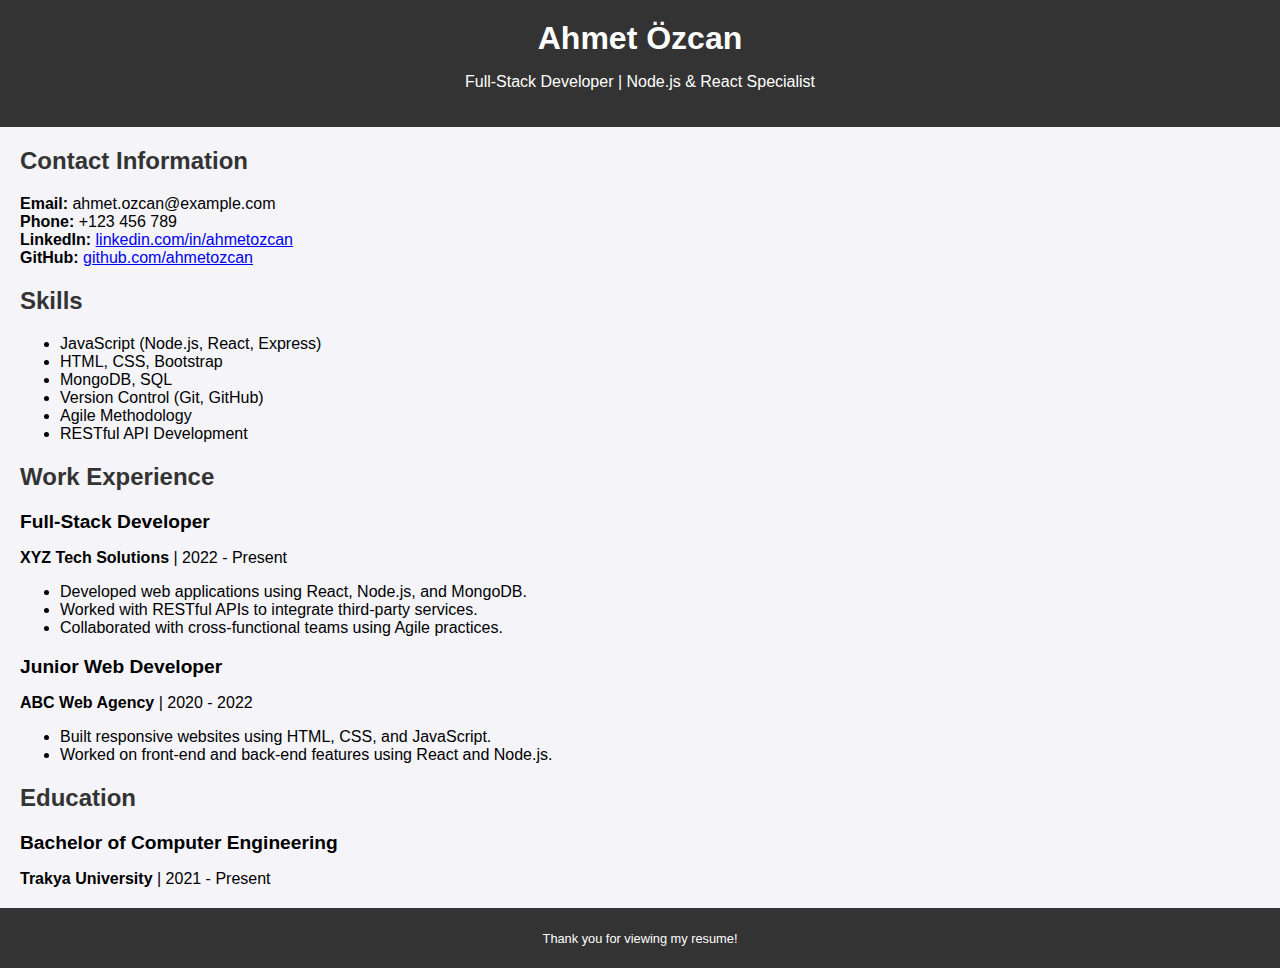
==== public/index.html @ b963538e "Add Firebase configuration and initial project files" ====
<!DOCTYPE html>
<html lang="en">
<head>
    <meta charset="UTF-8">
    <meta name="viewport" content="width=device-width, initial-scale=1.0">
    <title>My Resume</title>
    <style>
        body {
            font-family: Arial, sans-serif;
            margin: 0;
            padding: 0;
            background-color: #f4f4f9;
        }
        header {
            background-color: #333;
            color: white;
            padding: 20px;
            text-align: center;
        }
        header h1 {
            margin: 0;
        }
        section {
            margin: 20px;
        }
        .contact, .skills, .experience, .education {
            margin-bottom: 20px;
        }
        h2 {
            color: #333;
        }
        .section-title {
            font-size: 1.2em;
            margin-bottom: 5px;
        }
        .info {
            margin-bottom: 10px;
        }
        .info p {
            margin: 0;
        }
        footer {
            text-align: center;
            font-size: 0.8em;
            color: #555;
            padding: 10px;
            background-color: #333;
            color: white;
        }
    </style>
</head>
<body>

<header>
    <h1>Ahmet Özcan</h1>
    <p>Full-Stack Developer | Node.js & React Specialist</p>
</header>

<section class="contact">
    <h2>Contact Information</h2>
    <div class="info">
        <p><strong>Email:</strong> ahmet.ozcan@example.com</p>
        <p><strong>Phone:</strong> +123 456 789</p>
        <p><strong>LinkedIn:</strong> <a href="https://www.linkedin.com/in/ahmetozcan" target="_blank">linkedin.com/in/ahmetozcan</a></p>
        <p><strong>GitHub:</strong> <a href="https://github.com/ahmetozcan" target="_blank">github.com/ahmetozcan</a></p>
    </div>
</section>

<section class="skills">
    <h2>Skills</h2>
    <ul>
        <li>JavaScript (Node.js, React, Express)</li>
        <li>HTML, CSS, Bootstrap</li>
        <li>MongoDB, SQL</li>
        <li>Version Control (Git, GitHub)</li>
        <li>Agile Methodology</li>
        <li>RESTful API Development</li>
    </ul>
</section>

<section class="experience">
    <h2>Work Experience</h2>
    <div class="job">
        <h3 class="section-title">Full-Stack Developer</h3>
        <p><strong>XYZ Tech Solutions</strong> | 2022 - Present</p>
        <ul>
            <li>Developed web applications using React, Node.js, and MongoDB.</li>
            <li>Worked with RESTful APIs to integrate third-party services.</li>
            <li>Collaborated with cross-functional teams using Agile practices.</li>
        </ul>
    </div>
    <div class="job">
        <h3 class="section-title">Junior Web Developer</h3>
        <p><strong>ABC Web Agency</strong> | 2020 - 2022</p>
        <ul>
            <li>Built responsive websites using HTML, CSS, and JavaScript.</li>
            <li>Worked on front-end and back-end features using React and Node.js.</li>
        </ul>
    </div>
</section>

<section class="education">
    <h2>Education</h2>
    <div class="degree">
        <h3 class="section-title">Bachelor of Computer Engineering</h3>
        <p><strong>Trakya University</strong> | 2021 - Present</p>
    </div>
</section>

<footer>
    <p>Thank you for viewing my resume!</p>
</footer>

</body>
</html>
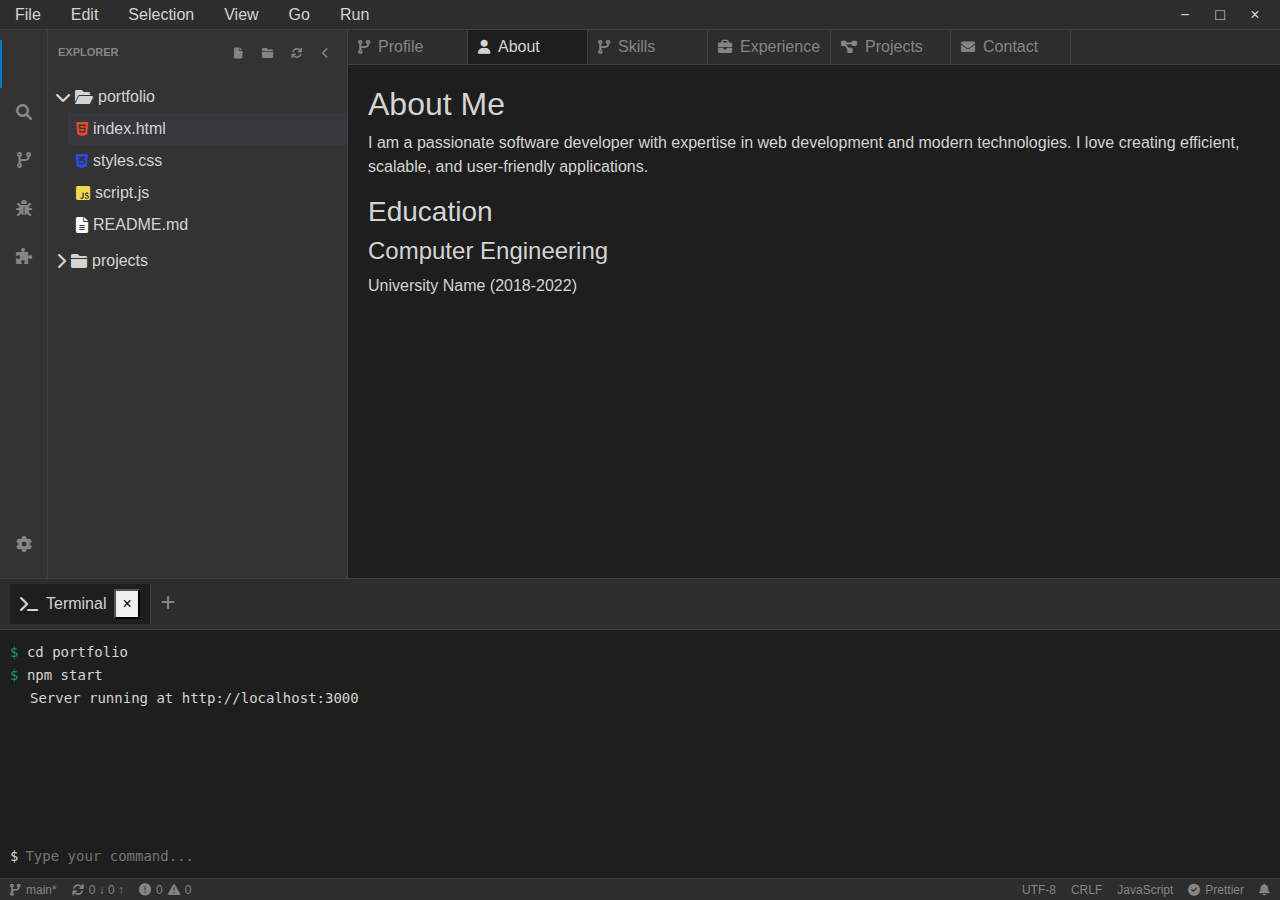
==== commit aaec8164: "Add initial CSS styles for VS Code theme and layout" ====
--- a/public/index.html
+++ b/public/index.html
@@ -3,113 +3,423 @@
 <head>
     <meta charset="UTF-8">
     <meta name="viewport" content="width=device-width, initial-scale=1.0">
-    <title>My Resume</title>
-    <style>
-        body {
-            font-family: Arial, sans-serif;
-            margin: 0;
-            padding: 0;
-            background-color: #f4f4f9;
-        }
-        header {
-            background-color: #333;
-            color: white;
-            padding: 20px;
-            text-align: center;
-        }
-        header h1 {
-            margin: 0;
-        }
-        section {
-            margin: 20px;
-        }
-        .contact, .skills, .experience, .education {
-            margin-bottom: 20px;
-        }
-        h2 {
-            color: #333;
-        }
-        .section-title {
-            font-size: 1.2em;
-            margin-bottom: 5px;
-        }
-        .info {
-            margin-bottom: 10px;
-        }
-        .info p {
-            margin: 0;
-        }
-        footer {
-            text-align: center;
-            font-size: 0.8em;
-            color: #555;
-            padding: 10px;
-            background-color: #333;
-            color: white;
-        }
-    </style>
+    <title>Ahmet Özcan - Software Developer</title>
+    <link href="https://cdn.jsdelivr.net/npm/bootstrap@5.3.0/dist/css/bootstrap.min.css" rel="stylesheet">
+    <link rel="stylesheet" href="https://cdnjs.cloudflare.com/ajax/libs/font-awesome/6.0.0/css/all.min.css">
+    <link rel="stylesheet" href="styles.css">
 </head>
 <body>
-
-<header>
-    <h1>Ahmet Özcan</h1>
-    <p>Full-Stack Developer | Node.js & React Specialist</p>
-</header>
-
-<section class="contact">
-    <h2>Contact Information</h2>
-    <div class="info">
-        <p><strong>Email:</strong> ahmet.ozcan@example.com</p>
-        <p><strong>Phone:</strong> +123 456 789</p>
-        <p><strong>LinkedIn:</strong> <a href="https://www.linkedin.com/in/ahmetozcan" target="_blank">linkedin.com/in/ahmetozcan</a></p>
-        <p><strong>GitHub:</strong> <a href="https://github.com/ahmetozcan" target="_blank">github.com/ahmetozcan</a></p>
+    <div class="ide-container">
+        <!-- VS Code Top Bar -->
+        <div class="vs-top-bar">
+            <div class="vs-menu">
+                <div class="vs-menu-item">File</div>
+                <div class="vs-menu-item">Edit</div>
+                <div class="vs-menu-item">Selection</div>
+                <div class="vs-menu-item">View</div>
+                <div class="vs-menu-item">Go</div>
+                <div class="vs-menu-item">Run</div>
+            </div>
+            <div class="vs-window-controls">
+                <button class="vs-window-btn minimize">−</button>
+                <button class="vs-window-btn maximize">□</button>
+                <button class="vs-window-btn close">×</button>
+            </div>
+        </div>
+
+        <!-- VS Code Main Content -->
+        <div class="vs-main">
+            <!-- Activity Bar -->
+            <div class="activity-bar">
+                <div class="activity-bar-item active" title="Explorer">
+                    <i class="fas fa-files-o"></i>
+                </div>
+                <div class="activity-bar-item" title="Search">
+                    <i class="fas fa-search"></i>
+                </div>
+                <div class="activity-bar-item" title="Source Control">
+                    <i class="fas fa-code-branch"></i>
+                </div>
+                <div class="activity-bar-item" title="Run and Debug">
+                    <i class="fas fa-bug"></i>
+                </div>
+                <div class="activity-bar-item" title="Extensions">
+                    <i class="fas fa-puzzle-piece"></i>
+                </div>
+                <div class="activity-bar-bottom">
+                    <div class="activity-bar-item" title="Settings">
+                        <i class="fas fa-cog"></i>
+                    </div>
+                </div>
+            </div>
+
+            <div class="d-flex flex-grow-1">
+                <!-- Sidebar with Explorer -->
+                <div class="sidebar">
+                    <div class="sidebar-header">
+                        <span>EXPLORER</span>
+                        <div class="sidebar-actions">
+                            <button class="sidebar-action" title="New File">
+                                <i class="fas fa-file"></i>
+                            </button>
+                            <button class="sidebar-action" title="New Folder">
+                                <i class="fas fa-folder"></i>
+                            </button>
+                            <button class="sidebar-action" title="Refresh">
+                                <i class="fas fa-sync"></i>
+                            </button>
+                            <button class="sidebar-action" title="Collapse">
+                                <i class="fas fa-chevron-left"></i>
+                            </button>
+                        </div>
+                    </div>
+
+                    <!-- Project Files -->
+                    <div class="explorer-files">
+                        <div class="folder open">
+                            <div class="folder-name">
+                                <i class="fas fa-chevron-down"></i>
+                                <i class="fas fa-folder-open"></i>
+                                <span>portfolio</span>
+                            </div>
+                            <div class="folder-content">
+                                <div class="file active">
+                                    <i class="fab fa-html5 html-icon"></i>
+                                    <span>index.html</span>
+                                </div>
+                                <div class="file">
+                                    <i class="fab fa-css3-alt css-icon"></i>
+                                    <span>styles.css</span>
+                                </div>
+                                <div class="file">
+                                    <i class="fab fa-js-square js-icon"></i>
+                                    <span>script.js</span>
+                                </div>
+                                <div class="file">
+                                    <i class="fas fa-file-alt md-icon"></i>
+                                    <span>README.md</span>
+                                </div>
+                            </div>
+                        </div>
+                        
+                        <!-- Projects Section -->
+                        <div class="folder">
+                            <div class="folder-name">
+                                <i class="fas fa-chevron-right"></i>
+                                <i class="fas fa-folder"></i>
+                                <span>projects</span>
+                            </div>
+                        </div>
+                    </div>
+                </div>
+
+               
+
+                <!-- Main Content -->
+                <div class="main-content">
+                    <div class="editor-tabs">
+                        <div class="tab" data-tab="profile">
+                            <i class="fas fa-code-branch"></i>
+                            <span>Profile</span>
+                        </div>
+                        <div class="tab active" data-tab="about">
+                            <i class="fas fa-user"></i>
+                            <span>About</span>
+                        </div>
+                        <div class="tab" data-tab="skills">
+                            <i class="fas fa-code-branch"></i>
+                            <span>Skills</span>
+                        </div>
+                        <div class="tab" data-tab="experience">
+                            <i class="fas fa-briefcase"></i>
+                            <span>Experience</span>
+                        </div>
+                        <div class="tab" data-tab="projects">
+                            <i class="fas fa-project-diagram"></i>
+                            <span>Projects</span>
+                        </div>
+                        <div class="tab" data-tab="contact">
+                            <i class="fas fa-envelope"></i>
+                            <span>Contact</span>
+                        </div>
+                    </div>
+
+                    <div class="editor-content">
+                        <!-- About Section -->
+                        <div class="content-section active" id="about">
+                            <h2>About Me</h2>
+                            <p>I am a passionate software developer with expertise in web development and modern technologies. I love creating efficient, scalable, and user-friendly applications.</p>
+                            <div class="education">
+                                <h3>Education</h3>
+                                <div class="timeline">
+                                    <div class="timeline-item">
+                                        <h4>Computer Engineering</h4>
+                                        <p>University Name (2018-2022)</p>
+                                    </div>
+                                </div>
+                            </div>
+                        </div>
+
+                          <!-- Skills Section -->
+                          <div class="content-section" id="profile">
+                            <h2>Ahmet Özcan</h2>
+                            <div class="skills-grid">
+                                <div class="skill-category">
+                                    <h3>Frontend</h3>
+                                    <ul>
+                                        <li>HTML5 / CSS3</li>
+                                        <li>JavaScript / TypeScript</li>
+                                        <li>React / Vue.js</li>
+                                        <li>Bootstrap / Tailwind CSS</li>
+                                    </ul>
+                                </div>
+                                <div class="skill-category">
+                                    <h3>Backend</h3>
+                                    <ul>
+                                        <li>Node.js</li>
+                                        <li>Python</li>
+                                        <li>Java</li>
+                                        <li>SQL / NoSQL</li>
+                                    </ul>
+                                </div>
+                                <div class="skill-category">
+                                    <h3>Tools</h3>
+                                    <ul>
+                                        <li>Git / GitHub</li>
+                                        <li>Docker</li>
+                                        <li>VS Code</li>
+                                        <li>Agile / Scrum</li>
+                                    </ul>
+                                </div>
+                            </div>
+                        </div>
+                        <!-- Skills Section -->
+                        <div class="content-section" id="skills">
+                            <h2>Skills</h2>
+                            <div class="skills-grid">
+                                <div class="skill-category">
+                                    <h3>Frontend</h3>
+                                    <ul>
+                                        <li>HTML5 / CSS3</li>
+                                        <li>JavaScript / TypeScript</li>
+                                        <li>React / Vue.js</li>
+                                        <li>Bootstrap / Tailwind CSS</li>
+                                    </ul>
+                                </div>
+                                <div class="skill-category">
+                                    <h3>Backend</h3>
+                                    <ul>
+                                        <li>Node.js</li>
+                                        <li>Python</li>
+                                        <li>Java</li>
+                                        <li>SQL / NoSQL</li>
+                                    </ul>
+                                </div>
+                                <div class="skill-category">
+                                    <h3>Tools</h3>
+                                    <ul>
+                                        <li>Git / GitHub</li>
+                                        <li>Docker</li>
+                                        <li>VS Code</li>
+                                        <li>Agile / Scrum</li>
+                                    </ul>
+                                </div>
+                            </div>
+                        </div>
+
+                        <!-- Experience Section -->
+                        <div class="content-section" id="experience">
+                            <h2>Experience</h2>
+                            <div class="timeline">
+                                <div class="timeline-item">
+                                    <h4>Senior Software Developer</h4>
+                                    <p class="company">Company Name (2022-Present)</p>
+                                    <ul>
+                                        <li>Led development of key features</li>
+                                        <li>Mentored junior developers</li>
+                                        <li>Implemented best practices</li>
+                                    </ul>
+                                </div>
+                                <div class="timeline-item">
+                                    <h4>Software Developer</h4>
+                                    <p class="company">Previous Company (2020-2022)</p>
+                                    <ul>
+                                        <li>Developed web applications</li>
+                                        <li>Worked with modern frameworks</li>
+                                        <li>Collaborated with team members</li>
+                                    </ul>
+                                </div>
+                            </div>
+                        </div>
+
+                        <!-- Projects Section -->
+                        <div class="content-section" id="projects">
+                            <h2>Projects</h2>
+                            <div class="projects-grid">
+                                <div class="project-card">
+                                    <div class="project-header">
+                                        <i class="fas fa-code"></i>
+                                        <h3>E-Commerce Platform</h3>
+                                    </div>
+                                    <div class="project-content">
+                                        <p>A full-stack e-commerce platform built with React and Node.js</p>
+                                        <div class="project-tech">
+                                            <span>React</span>
+                                            <span>Node.js</span>
+                                            <span>MongoDB</span>
+                                        </div>
+                                        <div class="project-links">
+                                            <a href="#" class="btn btn-outline-light btn-sm"><i class="fab fa-github"></i> View Code</a>
+                                            <a href="#" class="btn btn-outline-light btn-sm"><i class="fas fa-external-link-alt"></i> Live Demo</a>
+                                        </div>
+                                    </div>
+                                </div>
+
+                                <div class="project-card">
+                                    <div class="project-header">
+                                        <i class="fas fa-mobile-alt"></i>
+                                        <h3>Task Management App</h3>
+                                    </div>
+                                    <div class="project-content">
+                                        <p>A mobile-first task management application with real-time updates</p>
+                                        <div class="project-tech">
+                                            <span>Vue.js</span>
+                                            <span>Firebase</span>
+                                            <span>Tailwind CSS</span>
+                                        </div>
+                                        <div class="project-links">
+                                            <a href="#" class="btn btn-outline-light btn-sm"><i class="fab fa-github"></i> View Code</a>
+                                            <a href="#" class="btn btn-outline-light btn-sm"><i class="fas fa-external-link-alt"></i> Live Demo</a>
+                                        </div>
+                                    </div>
+                                </div>
+
+                                <div class="project-card">
+                                    <div class="project-header">
+                                        <i class="fas fa-chart-line"></i>
+                                        <h3>Data Analytics Dashboard</h3>
+                                    </div>
+                                    <div class="project-content">
+                                        <p>Interactive dashboard for visualizing complex data sets</p>
+                                        <div class="project-tech">
+                                            <span>D3.js</span>
+                                            <span>Python</span>
+                                            <span>Flask</span>
+                                        </div>
+                                        <div class="project-links">
+                                            <a href="#" class="btn btn-outline-light btn-sm"><i class="fab fa-github"></i> View Code</a>
+                                            <a href="#" class="btn btn-outline-light btn-sm"><i class="fas fa-external-link-alt"></i> Live Demo</a>
+                                        </div>
+                                    </div>
+                                </div>
+                            </div>
+                        </div>
+
+                        <!-- Contact Section -->
+                        <div class="content-section" id="contact">
+                            <h2>Contact Me</h2>
+                            <div class="contact-info">
+                                <div class="contact-item">
+                                    <i class="fas fa-envelope"></i>
+                                    <span>email@example.com</span>
+                                </div>
+                                <div class="contact-item">
+                                    <i class="fas fa-phone"></i>
+                                    <span>+90 555 123 4567</span>
+                                </div>
+                                <div class="contact-item">
+                                    <i class="fas fa-map-marker-alt"></i>
+                                    <span>Istanbul, Turkey</span>
+                                </div>
+                            </div>
+                            <form class="contact-form">
+                                <div class="mb-3">
+                                    <input type="text" class="form-control" placeholder="Your Name">
+                                </div>
+                                <div class="mb-3">
+                                    <input type="email" class="form-control" placeholder="Your Email">
+                                </div>
+                                <div class="mb-3">
+                                    <textarea class="form-control" rows="5" placeholder="Your Message"></textarea>
+                                </div>
+                                <button type="submit" class="btn btn-primary">Send Message</button>
+                            </form>
+                        </div>
+                    </div>
+                </div>
+            </div>
+        </div>
+
+        <!-- Terminal Panel -->
+        <div class="terminal-panel">
+            <div class="terminal-tabs">
+                <div class="terminal-tab active">
+                    <i class="fas fa-terminal"></i>
+                    <span>Terminal</span>
+                    <button class="close-tab">×</button>
+                </div>
+                <button class="new-terminal-btn">
+                    <i class="fas fa-plus"></i>
+                </button>
+            </div>
+            <div class="terminal-content">
+                <div class="terminal-output">
+                    <div class="terminal-line">
+                        <span class="prompt">$</span>
+                        <span class="command">cd portfolio</span>
+                    </div>
+                    <div class="terminal-line">
+                        <span class="prompt">$</span>
+                        <span class="command">npm start</span>
+                    </div>
+                    <div class="terminal-line output">
+                        Server running at http://localhost:3000
+                    </div>
+                </div>
+                <div class="terminal-input-line">
+                    <span class="prompt">$</span>
+                    <input type="text" class="terminal-input" placeholder="Type your command...">
+                </div>
+            </div>
+        </div>
+
+        <!-- VS Code Status Bar -->
+        <div class="vs-status-bar">
+            <div class="status-left">
+                <div class="status-item">
+                    <i class="fas fa-code-branch"></i>
+                    <span>main*</span>
+                </div>
+                <div class="status-item">
+                    <i class="fas fa-sync"></i>
+                    <span>0 ↓ 0 ↑</span>
+                </div>
+                <div class="status-item">
+                    <i class="fas fa-exclamation-circle"></i>
+                    <span>0</span>
+                    <i class="fas fa-warning"></i>
+                    <span>0</span>
+                </div>
+            </div>
+            <div class="status-right">
+                <div class="status-item">UTF-8</div>
+                <div class="status-item">CRLF</div>
+                <div class="status-item">JavaScript</div>
+                <div class="status-item">
+                    <i class="fas fa-check-circle"></i>
+                    <span>Prettier</span>
+                </div>
+                <div class="status-item">
+                    <i class="fas fa-bell"></i>
+                </div>
+            </div>
+        </div>
     </div>
-</section>
-
-<section class="skills">
-    <h2>Skills</h2>
-    <ul>
-        <li>JavaScript (Node.js, React, Express)</li>
-        <li>HTML, CSS, Bootstrap</li>
-        <li>MongoDB, SQL</li>
-        <li>Version Control (Git, GitHub)</li>
-        <li>Agile Methodology</li>
-        <li>RESTful API Development</li>
-    </ul>
-</section>
-
-<section class="experience">
-    <h2>Work Experience</h2>
-    <div class="job">
-        <h3 class="section-title">Full-Stack Developer</h3>
-        <p><strong>XYZ Tech Solutions</strong> | 2022 - Present</p>
-        <ul>
-            <li>Developed web applications using React, Node.js, and MongoDB.</li>
-            <li>Worked with RESTful APIs to integrate third-party services.</li>
-            <li>Collaborated with cross-functional teams using Agile practices.</li>
-        </ul>
-    </div>
-    <div class="job">
-        <h3 class="section-title">Junior Web Developer</h3>
-        <p><strong>ABC Web Agency</strong> | 2020 - 2022</p>
-        <ul>
-            <li>Built responsive websites using HTML, CSS, and JavaScript.</li>
-            <li>Worked on front-end and back-end features using React and Node.js.</li>
-        </ul>
-    </div>
-</section>
-
-<section class="education">
-    <h2>Education</h2>
-    <div class="degree">
-        <h3 class="section-title">Bachelor of Computer Engineering</h3>
-        <p><strong>Trakya University</strong> | 2021 - Present</p>
-    </div>
-</section>
-
-<footer>
-    <p>Thank you for viewing my resume!</p>
-</footer>
-
+
+    <!-- Bootstrap JS and Popper.js -->
+    <script src="https://cdn.jsdelivr.net/npm/@popperjs/core@2.11.6/dist/umd/popper.min.js"></script>
+    <script src="https://cdn.jsdelivr.net/npm/bootstrap@5.3.0/dist/js/bootstrap.min.js"></script>
+    <!-- Custom JS -->
+    <script src="script.js"></script>
 </body>
-</html>
+</html> --- a/public/styles.css
+++ b/public/styles.css
@@ -0,0 +1,462 @@
+/* VS Code Theme Colors */
+:root {
+    --vs-bg: #1e1e1e;
+    --vs-sidebar-bg: #333333;
+    --vs-tab-bg: #2d2d2d;
+    --vs-tab-active: #1e1e1e;
+    --vs-tab-hover: #2a2d2e;
+    --vs-text: #d4d4d4;
+    --vs-text-muted: #858585;
+    --vs-border: #404040;
+    --vs-accent: #007acc;
+    --vs-hover: #2a2d2e;
+    --vs-active: #37373d;
+    --vs-selection: #264f78;
+    --vs-scrollbar: #424242;
+    --vs-scrollbar-thumb: #686868;
+    --vs-scrollbar-thumb-hover: #7f7f7f;
+    --vs-terminal-bg: #1e1e1e;
+    --vs-terminal-text: #d4d4d4;
+    --vs-terminal-prompt: #0d9373;
+    --vs-terminal-error: #f14c4c;
+    --vs-terminal-success: #0d9373;
+    --vs-terminal-warning: #cca700;
+}
+
+/* Global Styles */
+body {
+    font-family: 'Segoe UI', Tahoma, Geneva, Verdana, sans-serif;
+    background-color: var(--vs-bg);
+    color: var(--vs-text);
+    margin: 0;
+    padding: 0;
+    height: 100vh;
+    overflow: hidden;
+}
+
+/* IDE Container */
+.ide-container {
+    display: flex;
+    flex-direction: column;
+    height: 100vh;
+}
+
+/* VS Code Top Bar */
+.vs-top-bar {
+    display: flex;
+    justify-content: space-between;
+    align-items: center;
+    background-color: var(--vs-tab-bg);
+    padding: 0 10px;
+    height: 30px;
+    border-bottom: 1px solid var(--vs-border);
+}
+
+.vs-menu {
+    display: flex;
+    gap: 20px;
+}
+
+.vs-menu-item {
+    color: var(--vs-text);
+    cursor: pointer;
+    padding: 0 5px;
+}
+
+.vs-menu-item:hover {
+    color: var(--vs-accent);
+}
+
+.vs-window-controls {
+    display: flex;
+    gap: 5px;
+}
+
+.vs-window-btn {
+    background: none;
+    border: none;
+    color: var(--vs-text);
+    width: 30px;
+    height: 30px;
+    display: flex;
+    align-items: center;
+    justify-content: center;
+    cursor: pointer;
+}
+
+.vs-window-btn:hover {
+    background-color: var(--vs-hover);
+}
+
+.vs-window-btn.close:hover {
+    background-color: #e81123;
+}
+
+/* Main Content Area */
+.vs-main {
+    display: flex;
+    flex: 1;
+    overflow: hidden;
+}
+
+/* Activity Bar */
+.activity-bar {
+    width: 48px;
+    background-color: var(--vs-sidebar-bg);
+    display: flex;
+    flex-direction: column;
+    align-items: center;
+    padding-top: 10px;
+    border-right: 1px solid var(--vs-border);
+}
+
+.activity-bar-item {
+    width: 48px;
+    height: 48px;
+    display: flex;
+    align-items: center;
+    justify-content: center;
+    color: var(--vs-text-muted);
+    cursor: pointer;
+    position: relative;
+}
+
+.activity-bar-item:hover {
+    color: var(--vs-text);
+}
+
+.activity-bar-item.active {
+    color: var(--vs-text);
+}
+
+.activity-bar-item.active::before {
+    content: '';
+    position: absolute;
+    left: 0;
+    width: 2px;
+    height: 100%;
+    background-color: var(--vs-accent);
+}
+
+.activity-bar-bottom {
+    margin-top: auto;
+    padding-bottom: 10px;
+}
+
+/* Sidebar */
+.sidebar {
+    width: 300px;
+    background-color: var(--vs-sidebar-bg);
+    display: flex;
+    flex-direction: column;
+    border-right: 1px solid var(--vs-border);
+}
+
+.sidebar-header {
+    display: flex;
+    justify-content: space-between;
+    align-items: center;
+    padding: 10px;
+    font-size: 11px;
+    font-weight: 600;
+    text-transform: uppercase;
+    color: var(--vs-text-muted);
+}
+
+.sidebar-actions {
+    display: flex;
+    gap: 5px;
+}
+
+.sidebar-action {
+    background: none;
+    border: none;
+    color: var(--vs-text-muted);
+    width: 24px;
+    height: 24px;
+    display: flex;
+    align-items: center;
+    justify-content: center;
+    cursor: pointer;
+}
+
+.sidebar-action:hover {
+    color: var(--vs-text);
+    background-color: var(--vs-hover);
+}
+
+/* Explorer Files */
+.explorer-files {
+    flex: 1;
+    overflow-y: auto;
+    padding: 5px 0;
+}
+
+.folder {
+    padding: 2px 0;
+}
+
+.folder-name {
+    display: flex;
+    align-items: center;
+    gap: 5px;
+    padding: 4px 8px;
+    cursor: pointer;
+    color: var(--vs-text);
+}
+
+.folder-name:hover {
+    background-color: var(--vs-hover);
+}
+
+.folder-content {
+    padding-left: 20px;
+}
+
+.file {
+    display: flex;
+    align-items: center;
+    gap: 5px;
+    padding: 4px 8px;
+    cursor: pointer;
+    color: var(--vs-text);
+}
+
+.file:hover {
+    background-color: var(--vs-hover);
+}
+
+.file.active {
+    background-color: var(--vs-active);
+}
+
+/* File Icons */
+.html-icon { color: #e34c26; }
+.css-icon { color: #264de4; }
+.js-icon { color: #f0db4f; }
+.md-icon { color: #ffffff; }
+
+/* Main Content */
+.main-content {
+    flex: 1;
+    display: flex;
+    flex-direction: column;
+    overflow: hidden;
+}
+
+/* Editor Tabs */
+.editor-tabs {
+    display: flex;
+    background-color: var(--vs-tab-bg);
+    border-bottom: 1px solid var(--vs-border);
+    height: 35px;
+    overflow-x: auto;
+}
+
+.tab {
+    display: flex;
+    align-items: center;
+    gap: 8px;
+    padding: 0 10px;
+    min-width: 120px;
+    max-width: 200px;
+    height: 100%;
+    background-color: var(--vs-tab-bg);
+    border-right: 1px solid var(--vs-border);
+    color: var(--vs-text-muted);
+    cursor: pointer;
+    user-select: none;
+}
+
+.tab:hover {
+    background-color: var(--vs-tab-hover);
+}
+
+.tab.active {
+    background-color: var(--vs-tab-active);
+    color: var(--vs-text);
+}
+
+.tab i {
+    font-size: 14px;
+}
+
+/* Content Sections */
+.editor-content {
+    flex: 1;
+    overflow-y: auto;
+    padding: 20px;
+}
+
+.content-section {
+    display: none;
+}
+
+.content-section.active {
+    display: block;
+}
+
+/* Terminal Panel */
+.terminal-panel {
+    height: 300px;
+    background-color: var(--vs-terminal-bg);
+    border-top: 1px solid var(--vs-border);
+    display: flex;
+    flex-direction: column;
+}
+
+.terminal-tabs {
+    display: flex;
+    align-items: center;
+    background-color: var(--vs-tab-bg);
+    padding: 5px 10px;
+    border-bottom: 1px solid var(--vs-border);
+}
+
+.terminal-tab {
+    display: flex;
+    align-items: center;
+    gap: 8px;
+    padding: 5px 10px;
+    background-color: var(--vs-tab-bg);
+    color: var(--vs-text-muted);
+    cursor: pointer;
+    border-right: 1px solid var(--vs-border);
+}
+
+.terminal-tab.active {
+    background-color: var(--vs-tab-active);
+    color: var(--vs-text);
+}
+
+.new-terminal-btn {
+    background: none;
+    border: none;
+    color: var(--vs-text-muted);
+    padding: 5px;
+    cursor: pointer;
+    margin-left: 5px;
+}
+
+.new-terminal-btn:hover {
+    color: var(--vs-text);
+}
+
+.terminal-content {
+    flex: 1;
+    display: flex;
+    flex-direction: column;
+    padding: 10px;
+    font-family: 'Consolas', monospace;
+    font-size: 14px;
+}
+
+.terminal-output {
+    flex: 1;
+    overflow-y: auto;
+    margin-bottom: 10px;
+}
+
+.terminal-line {
+    margin: 2px 0;
+}
+
+.terminal-line .prompt {
+    color: var(--vs-terminal-prompt);
+}
+
+.terminal-line .command {
+    color: var(--vs-terminal-text);
+}
+
+.terminal-line.output {
+    color: var(--vs-terminal-text);
+    margin-left: 20px;
+}
+
+.terminal-input-line {
+    display: flex;
+    align-items: center;
+    gap: 5px;
+}
+
+.terminal-input {
+    flex: 1;
+    background: none;
+    border: none;
+    color: var(--vs-terminal-text);
+    font-family: 'Consolas', monospace;
+    font-size: 14px;
+    outline: none;
+}
+
+/* VS Code Status Bar */
+.vs-status-bar {
+    height: 22px;
+    background-color: var(--vs-tab-bg);
+    border-top: 1px solid var(--vs-border);
+    display: flex;
+    justify-content: space-between;
+    align-items: center;
+    padding: 0 10px;
+    font-size: 12px;
+}
+
+.status-left, .status-right {
+    display: flex;
+    align-items: center;
+    gap: 15px;
+}
+
+.status-item {
+    display: flex;
+    align-items: center;
+    gap: 5px;
+    color: var(--vs-text-muted);
+}
+
+/* Scrollbar Styling */
+::-webkit-scrollbar {
+    width: 10px;
+    height: 10px;
+}
+
+::-webkit-scrollbar-track {
+    background: var(--vs-scrollbar);
+}
+
+::-webkit-scrollbar-thumb {
+    background: var(--vs-scrollbar-thumb);
+    border-radius: 5px;
+}
+
+::-webkit-scrollbar-thumb:hover {
+    background: var(--vs-scrollbar-thumb-hover);
+}
+
+/* Responsive Design */
+@media (max-width: 768px) {
+    .sidebar {
+        width: 200px;
+    }
+    
+    .tab {
+        min-width: 100px;
+        max-width: 150px;
+    }
+}
+
+@media (max-width: 576px) {
+    .sidebar {
+        width: 48px;
+    }
+    
+    .tab {
+        min-width: 80px;
+        max-width: 120px;
+    }
+    
+    .tab span {
+        display: none;
+    }
+} 